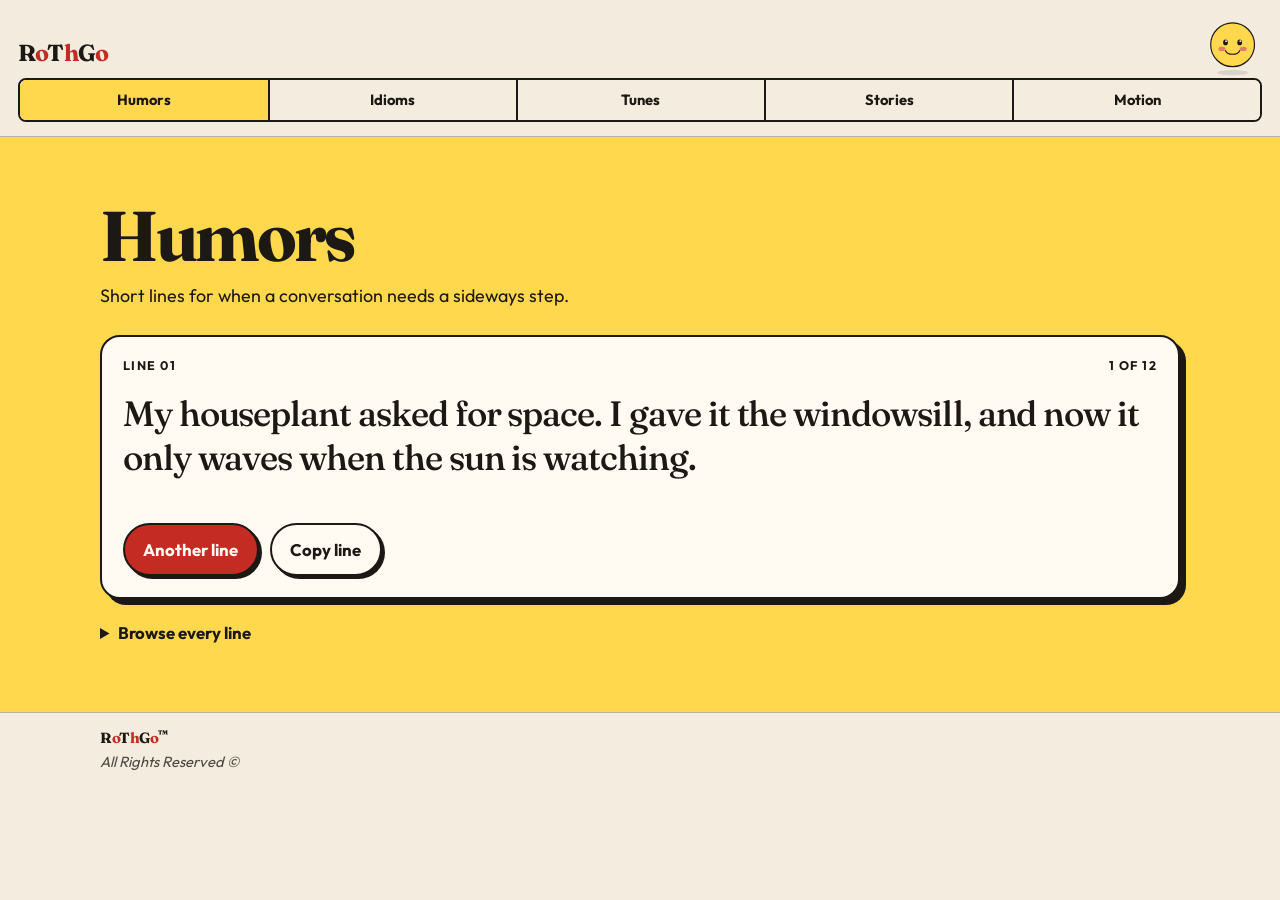
==== humors.html @ 43eca2cd "Turn the site into a home page with five linked sections. Co-authored-by: Cursor <cursoragent@cursor" ====
<!DOCTYPE html>
<html lang="en">
  <head>
    <meta charset="utf-8" />
    <meta name="viewport" content="width=device-width, initial-scale=1" />
    <meta name="theme-color" content="#f3ecdf" />
    <link rel="preconnect" href="https://fonts.googleapis.com" />
    <link rel="preconnect" href="https://fonts.gstatic.com" crossorigin />
    <link
      href="https://fonts.googleapis.com/css2?family=Fraunces:ital,opsz,wght@0,9..144,500;0,9..144,700;1,9..144,500;1,9..144,700&family=Outfit:wght@400;500;600;700&display=swap"
      rel="stylesheet"
    />
    <link rel="stylesheet" href="css/styles.css" />
    <link
      rel="icon"
      href="data:image/svg+xml,%3Csvg xmlns='http://www.w3.org/2000/svg' viewBox='0 0 64 64'%3E%3Ccircle cx='32' cy='32' r='28' fill='%23ffd84d' stroke='%231c1915' stroke-width='4'/%3E%3Ccircle cx='24' cy='28' r='3.2' fill='%231c1915'/%3E%3Ccircle cx='40' cy='28' r='3.2' fill='%231c1915'/%3E%3Cpath d='M22 38c4 8 16 8 20 0' fill='none' stroke='%231c1915' stroke-width='3' stroke-linecap='round'/%3E%3C/svg%3E"
    />
    <title>Humors — RoThGo</title>
    <meta name="description" content="Short humorous lines from RoThGo." />
  </head>
  <body>
    <a class="skip" href="#content">Skip to content</a>
    <header class="site-header">
      <div class="header-bar">
        <a class="brand" href="index.html">R<span>o</span>T<span>h</span>G<span>o</span></a>
        <div class="mascot-wrap">
          <div class="halo" aria-hidden="true"></div>
          <button class="mascot" id="mascot" type="button" aria-label="A round yellow mascot. Press for a remark.">
            <svg class="blob" viewBox="0 0 200 220" aria-hidden="true">
              <ellipse cx="100" cy="198" rx="52" ry="9" fill="#1c1915" opacity="0.12" />
              <g class="blob__body">
                <circle cx="100" cy="104" r="74" fill="#ffd84d" stroke="#1c1915" stroke-width="4" />
                <ellipse cx="64" cy="118" rx="12" ry="7" fill="#e07a72" />
                <ellipse cx="136" cy="118" rx="12" ry="7" fill="#e07a72" />
                <g class="blob__eyes">
                  <ellipse cx="76" cy="96" rx="8" ry="10" fill="#1c1915" />
                  <ellipse cx="124" cy="96" rx="8" ry="10" fill="#1c1915" />
                  <ellipse cx="78" cy="92" rx="3" ry="3" fill="#fffaf2" />
                  <ellipse cx="126" cy="92" rx="3" ry="3" fill="#fffaf2" />
                </g>
                <path d="M76 124c8 16 40 16 48 0" fill="none" stroke="#1c1915" stroke-width="4" stroke-linecap="round" />
              </g>
            </svg>
          </button>
          <p class="speech" id="speech" hidden></p>
        </div>
      </div>
      <nav class="tabs" aria-label="Sections">
        <a href="humors.html" aria-current="page">Humors</a>
        <a href="idioms.html">Idioms</a>
        <a href="tunes.html">Tunes</a>
        <a href="stories.html">Stories</a>
        <a href="motion.html">Motion</a>
      </nav>
    </header>
    <main>
      <section class="band band--sun" id="content">
        <div class="wrap">

          <h2>Humors</h2>
          <p class="lede">Short lines for when a conversation needs a sideways step.</p>

          <div class="lines-layout">
            <article class="card ticket">
              <div class="ticket__top">
                <p id="line-kicker">Line 01</p>
                <p id="line-count">1 of 12</p>
              </div>
              <p class="line-text" id="line-text" aria-live="polite">
                My houseplant asked for space. I gave it the windowsill, and now it only waves when the sun is watching.
              </p>
              <div class="row">
                <button class="btn btn--red" type="button" id="next-line">Another line</button>
                <button class="btn btn--ghost" type="button" id="copy-line">Copy line</button>
              </div>
            </article>
          </div>

          <details class="drawer">
            <summary>Browse every line</summary>
            <ol id="line-source">
              <li>My houseplant asked for space. I gave it the windowsill, and now it only waves when the sun is watching.</li>
              <li>I started a band called Free Snacks. We still have no fans, but rehearsals are very well attended.</li>
              <li>The stairs and I are in a long-term relationship. It is a lot of ups and downs, and neither of us will move out.</li>
              <li>I told my mirror to be honest. It has not been invited to another meeting.</li>
              <li>My calendar is optimistic. It keeps setting aside days as if I have that kind of inventory.</li>
              <li>I asked the toaster for a raise. It said the work was already popping.</li>
              <li>Parallel lines bought matching jackets. They still refuse to meet, but the photos look great.</li>
              <li>I left a note for Future Me. Present Me read it early and felt personally addressed.</li>
              <li>The fridge light and I only meet during a crisis. We keep it professional.</li>
              <li>I gave my umbrella a day off. It rained out of spite, which I respect.</li>
              <li>My socks entered the laundry as a pair and came out as a support group.</li>
              <li>I asked the clock for more time. It said I was already getting sixty minutes every hour.</li>
            </ol>
          </details>
        </div>
      </section>
    </main>
    <footer class="site-footer">
      <div class="wrap">
        <p class="brand brand--footer">R<span>o</span>T<span>h</span>G<span>o</span><sup class="tm">™</sup></p>
<p class="footer-legal">All Rights Reserved ©</p>
      </div>
    </footer>
    <script src="js/app.js"></script>
  </body>
</html>
---- css/styles.css ----
:root {
  --paper: #f3ecdf;
  --card: #fffaf2;
  --ink: #1c1915;
  --muted: #4e4942;
  --red: #c42b22;
  --blue: #2457e6;
  --yellow: #ffd84d;
  --green: #1e8c56;
  --violet: #6d4aff;
  --sky: #d9e6ff;
  --sun: #ffd84d;
  --shadow: 6px 6px 0 var(--ink);
  --serif: "Fraunces", "Iowan Old Style", Palatino, Georgia, serif;
  --sans: "Outfit", "Avenir Next", "Segoe UI", sans-serif;
}

*,
*::before,
*::after {
  box-sizing: border-box;
}

html {
  scroll-behavior: smooth;
  scroll-padding-top: 5.25rem;
}

body {
  margin: 0;
  background: var(--paper);
  color: var(--ink);
  font-family: var(--sans);
  font-size: 1.05rem;
  line-height: 1.5;
}

h1,
h2,
h3,
p {
  margin: 0;
}

button,
input {
  font: inherit;
  color: inherit;
}

a {
  color: inherit;
}

::selection {
  background: var(--yellow);
  color: var(--ink);
}

:focus-visible {
  outline: 3px solid var(--blue);
  outline-offset: 3px;
}

.skip {
  position: absolute;
  left: 1rem;
  top: -4rem;
  z-index: 40;
  background: var(--yellow);
  color: var(--ink);
  border: 2.5px solid var(--ink);
  border-radius: 999px;
  padding: 0.5rem 0.9rem;
  font-weight: 700;
  text-decoration: none;
}

.skip:focus {
  top: 0.8rem;
}

.wrap {
  width: min(1080px, calc(100% - 2rem));
  margin-inline: auto;
}

.home {
  --home-gap: 2.4rem;
  padding: var(--home-gap) 0 4.5rem;
}

.home-board {
  display: flex;
  flex-direction: column;
  gap: calc(var(--home-gap) + 6px);
  background: transparent;
  border: 0;
  border-radius: 0;
  box-shadow: none;
  overflow: visible;
}

.quote-box {
  display: flex;
  align-items: center;
  justify-content: center;
  min-height: 0;
  padding: 1.05rem 1.4rem;
  background: var(--card);
  border: 2.5px solid #5c5854;
  border-radius: 8px;
  box-shadow: 6px 6px 0 #5c5854;
  text-align: center;
}

.quote-box blockquote {
  margin: 0;
}

.quote-box p {
  max-width: 40rem;
  margin: 0;
  font-family: var(--serif);
  font-size: clamp(1.7rem, 3.6vw, 2.5rem);
  font-weight: 500;
  line-height: 1.22;
  letter-spacing: -0.03em;
  text-align: center;
}

.home-tabs {
  border: 2.5px solid var(--ink);
  border-radius: 8px;
  overflow: hidden;
  box-shadow: var(--shadow);
}

.home-tabs,
.tabs {
  display: grid;
  grid-template-columns: repeat(5, minmax(0, 1fr));
}

.home-tab,
.tabs a {
  display: flex;
  align-items: center;
  justify-content: center;
  min-height: 3.6rem;
  padding: 0.75rem 0.4rem;
  background: var(--paper);
  color: inherit;
  font-weight: 700;
  text-align: center;
  text-decoration: none;
}

.home-tab + .home-tab,
.tabs a + a {
  border-left: 2.5px solid var(--ink);
}

.home-tab:hover,
.tabs a:hover,
.home-tab:focus-visible,
.tabs a:focus-visible {
  background: var(--yellow);
  outline-offset: -4px;
}

.tabs a[aria-current="page"] {
  background: var(--yellow);
}

.site-header .tabs {
  width: 100%;
  border: 2.5px solid var(--ink);
  border-radius: 8px;
  overflow: hidden;
}

.site-header .tabs a {
  min-height: 2.5rem;
  padding: 0.4rem 0.3rem;
  font-size: 0.92rem;
}

.story-list {
  display: grid;
  gap: 1.2rem;
  margin-top: 1.6rem;
}

.story {
  padding: 1.3rem 1.4rem 1.5rem;
}

.story h3 {
  margin-bottom: 0.75rem;
  font-family: var(--serif);
  font-size: clamp(1.6rem, 3vw, 2.1rem);
  font-weight: 700;
  letter-spacing: -0.03em;
  line-height: 1.1;
}

.story p + p {
  margin-top: 0.75rem;
}

.site-header,
.site-footer {
  display: flex;
  align-items: center;
  justify-content: space-between;
  gap: 1rem;
  padding: 0.85rem 1.1rem;
}

.site-header {
  position: sticky;
  top: 0;
  z-index: 20;
  flex-direction: column;
  align-items: stretch;
  gap: 0.7rem;
  background: rgba(243, 236, 223, 0.94);
  border-bottom: 1px solid #b7b1a6;
  backdrop-filter: blur(10px);
}

.header-bar {
  display: flex;
  align-items: flex-end;
  justify-content: space-between;
  gap: 1rem;
}

.brand {
  font-family: var(--serif);
  font-weight: 700;
  font-size: 1.45rem;
  letter-spacing: -0.03em;
  text-decoration: none;
}

.header-bar .brand {
  margin-bottom: -0.164em;
}

.brand span {
  color: var(--red);
}

.nav {
  display: flex;
  flex-wrap: wrap;
  justify-content: flex-end;
  gap: 0.35rem 1rem;
}

.nav a {
  font-weight: 600;
  text-decoration: none;
}

.nav a:hover {
  text-decoration: underline;
  text-underline-offset: 0.18em;
}

.noscript {
  margin-top: 1rem;
  padding: 0.8rem 1rem;
  background: var(--card);
  border: 2.5px solid var(--ink);
  border-radius: 14px;
}

.hero {
  display: grid;
  grid-template-columns: 1.15fr 0.85fr;
  gap: 2rem;
  align-items: center;
  padding: 3.2rem 0 3.6rem;
}

.pill,
.kicker,
.ticket__top,
.stamp,
.index {
  font-weight: 700;
  letter-spacing: 0.12em;
  text-transform: uppercase;
}

.pill {
  display: inline-flex;
  border: 2px solid var(--ink);
  border-radius: 999px;
  background: var(--card);
  padding: 0.28rem 0.7rem;
  font-size: 0.78rem;
}

.wordmark {
  margin-top: 0.7rem;
  font-family: var(--serif);
  font-weight: 700;
  font-size: clamp(4.6rem, 13vw, 8.4rem);
  line-height: 0.82;
  letter-spacing: -0.05em;
}

.wordmark span {
  display: inline-block;
  animation: wave 3.2s ease-in-out infinite;
}

.wordmark span:nth-child(2) { animation-delay: 0.12s; color: var(--red); }
.wordmark span:nth-child(3) { animation-delay: 0.24s; }
.wordmark span:nth-child(4) { animation-delay: 0.36s; }
.wordmark span:nth-child(5) { animation-delay: 0.48s; }
.wordmark span:nth-child(6) { animation-delay: 0.6s; color: var(--red); }

.lede {
  max-width: 38rem;
  margin-top: 0.9rem;
  color: var(--muted);
  font-size: 1.12rem;
}

.row {
  display: flex;
  flex-wrap: wrap;
  gap: 0.7rem;
  margin-top: 1.2rem;
}

.btn {
  display: inline-flex;
  align-items: center;
  justify-content: center;
  border: 2.5px solid var(--ink);
  border-radius: 999px;
  background: var(--yellow);
  color: var(--ink);
  padding: 0.72rem 1.15rem;
  font-weight: 700;
  text-decoration: none;
  box-shadow: 3px 3px 0 var(--ink);
  cursor: pointer;
}

.btn:hover {
  transform: translate(-1px, -1px);
  box-shadow: 4px 4px 0 var(--ink);
}

.btn:active {
  transform: translate(2px, 2px);
  box-shadow: 0 0 0 var(--ink);
}

.btn:disabled {
  opacity: 0.45;
  cursor: not-allowed;
  transform: none;
  box-shadow: 3px 3px 0 var(--ink);
}

.btn--ghost {
  background: var(--card);
}

.btn--red {
  background: var(--red);
  color: #fffaf2;
}

.scrap {
  max-width: 36rem;
  margin-top: 1.3rem;
  padding-left: 0.8rem;
  border-left: 3px solid var(--red);
  color: var(--muted);
}

.mascot-wrap {
  --face-size: 3.7rem;
  position: relative;
  display: grid;
  place-items: center;
  width: var(--face-size);
  height: calc(var(--face-size) * 220 / 200);
  flex: none;
  margin-bottom: calc(var(--face-size) * -40 / 200);
}

.halo {
  position: absolute;
  width: 4.15rem;
  aspect-ratio: 1;
  border: 2.5px dashed var(--ink);
  border-radius: 50%;
  opacity: 0;
  animation: spin 22s linear infinite;
}

.mascot-wrap:has(.mascot.is-poked) .halo {
  opacity: 1;
}

.mascot {
  position: relative;
  z-index: 1;
  width: 100%;
  border: 0;
  padding: 0;
  background: transparent;
  cursor: pointer;
}

.mascot:focus,
.mascot:focus-visible {
  outline: none;
}

.blob {
  display: block;
  width: 100%;
  height: auto;
}

.blob__body {
  transform-origin: 100px 104px;
  animation: bob 2.8s ease-in-out infinite;
}

.blob__eyes {
  transform-box: fill-box;
  transform-origin: center;
  animation: blink 4.6s infinite;
}

.mascot.is-poked .blob__body {
  animation: squash 0.35s ease;
}

.speech {
  position: absolute;
  top: calc(100% + 0.15rem);
  right: 0;
  z-index: 3;
  width: min(220px, 68vw);
  transform: rotate(-2deg);
  margin: 0;
  padding: 0.7rem 0.85rem;
  background: var(--card);
  border: 2.5px solid var(--ink);
  border-radius: 16px;
  box-shadow: 4px 4px 0 var(--ink);
}

.speech[hidden] {
  display: none;
}

.band {
  padding: 4.2rem 0;
}

.band--sun {
  background: var(--sun);
}

.band--sun .lede,
.band--sky .lede {
  color: var(--ink);
}

.band--ink {
  background: var(--ink);
  color: var(--paper);
}

.band--ink .lede {
  color: #e7dccb;
}

.band--sky {
  background: var(--sky);
}

.index {
  margin-bottom: 0.35rem;
  color: var(--red);
  font-size: 0.82rem;
}

.band--ink .index {
  color: var(--yellow);
}

h2 {
  font-family: var(--serif);
  font-size: clamp(2.6rem, 6vw, 4.4rem);
  font-weight: 700;
  letter-spacing: -0.04em;
  line-height: 0.92;
}

.lines-layout {
  margin-top: 1.6rem;
}

.tour-lead {
  display: grid;
  grid-template-columns: minmax(0, 1fr) auto;
  align-items: end;
  column-gap: 2rem;
  margin-bottom: 2rem;
}

.tour-lead .kicker,
.tour-lead .tour {
  grid-column: 1;
}

.tour-lead .stamp {
  grid-column: 2;
  grid-row: 1 / span 2;
  align-self: center;
  margin-top: 0;
}

.jukebox {
  display: grid;
  grid-template-columns: 1.25fr 0.75fr;
  gap: 1.2rem;
  margin-top: 1.6rem;
  align-items: stretch;
}

.card {
  background: var(--card);
  border: 2.5px solid var(--ink);
  border-radius: 20px;
  box-shadow: var(--shadow);
}

.ticket,
.side-card {
  padding: 1.25rem 1.3rem 1.35rem;
}

.ticket {
  display: flex;
  flex-direction: column;
  gap: 1rem;
}

.ticket__top {
  display: flex;
  justify-content: space-between;
  gap: 1rem;
  font-size: 0.78rem;
}

.line-text {
  min-height: 7.2rem;
  font-family: var(--serif);
  font-size: clamp(1.55rem, 3vw, 2.2rem);
  font-weight: 500;
  line-height: 1.25;
  letter-spacing: -0.03em;
  transition: opacity 0.16s ease, transform 0.16s ease;
}

.line-text.is-out {
  opacity: 0;
  transform: translateY(8px);
}

.ticket .row,
.side-card .kicker {
  margin-top: 0;
}

.kicker {
  margin-bottom: 0.45rem;
  font-size: 0.75rem;
}

.tour {
  margin: 0.2rem 0 0;
  padding-left: 1.15rem;
}

.tour li + li {
  margin-top: 0.45rem;
}

.stamp {
  display: inline-block;
  margin-top: 1.1rem;
  padding: 0.35rem 0.5rem;
  color: var(--red);
  border: 2px solid var(--red);
  border-radius: 6px;
  font-size: 0.75rem;
  transform: rotate(-6deg);
}

.drawer {
  margin-top: 1.3rem;
}

.drawer summary {
  cursor: pointer;
  font-weight: 700;
}

.drawer ol {
  margin: 0.8rem 0 0;
  padding-left: 1.3rem;
}

.drawer li + li {
  margin-top: 0.55rem;
}

.idiom-grid {
  display: grid;
  grid-template-columns: repeat(auto-fit, minmax(min(100%, 240px), 1fr));
  gap: 1.15rem;
  margin-top: 1.6rem;
}

.idiom {
  border: 0;
  padding: 0;
  background: transparent;
  color: inherit;
  text-align: left;
  cursor: pointer;
  perspective: 1100px;
}

.idiom__inner {
  display: grid;
  transform: rotateY(0);
  transform-style: preserve-3d;
  transition: transform 0.55s cubic-bezier(0.2, 0.7, 0.2, 1);
}

.idiom.is-flipped .idiom__inner {
  transform: rotateY(180deg);
}

.idiom__face {
  grid-area: 1 / 1;
  display: flex;
  flex-direction: column;
  min-height: 292px;
  padding: 1.05rem 1.1rem 1.1rem;
  background: var(--card);
  border: 2.5px solid var(--ink);
  border-radius: 18px;
  box-shadow: var(--shadow);
  backface-visibility: hidden;
  -webkit-backface-visibility: hidden;
}

.idiom__face--back {
  transform: rotateY(180deg);
  background: var(--ink);
  color: var(--paper);
  box-shadow: 6px 6px 0 var(--yellow);
}

.idiom h3,
.meaning,
.now-playing,
.brand--footer {
  font-family: var(--serif);
  font-weight: 500;
  letter-spacing: -0.03em;
}

.idiom h3 {
  font-size: 1.65rem;
  line-height: 1.05;
}

.idiom__art svg {
  display: block;
  width: 100%;
  height: 96px;
  margin-top: 0.35rem;
}

.meaning {
  font-size: 1.35rem;
  line-height: 1.25;
}

.example {
  margin-top: 0.75rem;
  color: #e7dccb;
}

.hint {
  margin-top: auto;
  padding-top: 0.8rem;
  font-size: 0.82rem;
  font-weight: 700;
  letter-spacing: 0.06em;
  text-transform: uppercase;
}

.idiom__face--back .kicker,
.idiom__face--back .hint {
  color: var(--yellow);
}

.jukebox {
  grid-template-columns: 1fr 1fr;
}

.tune-list {
  display: grid;
  gap: 0.7rem;
}

.tune {
  width: 100%;
  padding: 0.85rem 0.95rem;
  text-align: left;
  background: transparent;
  color: var(--paper);
  border: 2px solid rgba(243, 236, 223, 0.4);
  border-radius: 16px;
  cursor: pointer;
}

.tune strong,
.tune span {
  display: block;
}

.tune span {
  margin-top: 0.15rem;
  color: #d9d0c3;
  font-size: 0.95rem;
}

.tune:hover {
  border-color: var(--yellow);
}

.tune[aria-pressed="true"] {
  background: var(--yellow);
  color: var(--ink);
  border-color: var(--yellow);
}

.tune[aria-pressed="true"] span {
  color: var(--ink);
}

.stage {
  position: relative;
  display: flex;
  flex-direction: column;
  justify-content: space-between;
  gap: 1rem;
  min-height: 320px;
  padding: 1.1rem 1.15rem 1rem;
  border: 2px solid rgba(243, 236, 223, 0.4);
  border-radius: 20px;
  overflow: hidden;
}

.stage__top {
  position: relative;
  z-index: 1;
}

.band--ink .kicker {
  color: var(--yellow);
}

.now-playing {
  max-width: 18rem;
  padding-right: 4.2rem;
  font-size: clamp(1.8rem, 3vw, 2.4rem);
  line-height: 1.05;
}

.notes {
  position: absolute;
  top: 0;
  right: 0;
  display: flex;
  gap: 0.4rem;
  color: var(--yellow);
  font-size: 1.4rem;
  opacity: 0;
}

.stage.is-playing .notes {
  opacity: 1;
}

.notes span {
  display: inline-block;
  animation: float-note 1.6s ease-in-out infinite;
}

.notes span:nth-child(2) { animation-delay: 0.2s; }
.notes span:nth-child(3) { animation-delay: 0.45s; }

.bars {
  display: flex;
  align-items: flex-end;
  gap: 6px;
  height: 120px;
}

.bars i {
  display: block;
  flex: 1;
  height: 8%;
  border-radius: 7px 7px 2px 2px;
  background: var(--yellow);
}

.bars i:nth-child(3n + 1) { background: #ffb4a8; }
.bars i:nth-child(3n + 2) { background: var(--card); }

.stage__controls {
  display: flex;
  flex-wrap: wrap;
  align-items: center;
  gap: 0.8rem 1rem;
}

.volume {
  display: flex;
  align-items: center;
  gap: 0.55rem;
  font-size: 0.92rem;
  font-weight: 600;
}

.volume input {
  width: 130px;
  accent-color: var(--yellow);
}

.dish {
  height: 420px;
  margin-top: 1.5rem;
  overflow: hidden;
  background: var(--ink);
  border: 2.5px solid var(--ink);
  border-radius: 22px;
  box-shadow: var(--shadow), inset 0 0 0 4px var(--yellow);
}

.dish canvas {
  display: block;
  width: 100%;
  height: 100%;
  cursor: crosshair;
  touch-action: none;
}

.status {
  min-height: 1.5rem;
  margin-top: 0.8rem;
  color: var(--muted);
}

.site-footer {
  display: block;
  border-top: 1px solid #b7b1a6;
  padding: 1.1rem 0 1.6rem;
}

.footer__grid {
  display: flex;
  justify-content: space-between;
  gap: 1.5rem;
  align-items: end;
}

.brand--footer {
  margin-bottom: 0.05rem;
  font-size: 0.92rem;
  font-weight: 700;
  line-height: 1;
}

.brand--footer .tm {
  font-size: 0.65em;
  line-height: 0;
}

.footer-legal {
  margin-top: 0.35rem;
  color: var(--muted);
  font-size: 0.92rem;
  font-style: italic;
}

.footer__grid p:last-child {
  max-width: 28rem;
  color: var(--muted);
}

@keyframes wave {
  0%,
  70%,
  100% { transform: translateY(0); }
  35% { transform: translateY(-8px); }
}

@keyframes bob {
  0%,
  100% { transform: translateY(0); }
  50% { transform: translateY(-10px); }
}

@keyframes blink {
  0%,
  42%,
  48%,
  100% { transform: scaleY(1); }
  45% { transform: scaleY(0.12); }
}

@keyframes spin {
  to { transform: rotate(360deg); }
}

@keyframes squash {
  0% { transform: scale(1, 1); }
  40% { transform: scale(1.08, 0.9); }
  100% { transform: scale(1, 1); }
}

@keyframes float-note {
  0%,
  100% { transform: translateY(0); }
  50% { transform: translateY(-8px); }
}

@media (max-width: 800px) {
  .hero,
  .jukebox,
  .footer__grid {
    grid-template-columns: 1fr;
    display: grid;
  }

  .tour-lead {
    grid-template-columns: 1fr;
  }

  .tour-lead .stamp {
    grid-column: 1;
    grid-row: auto;
    justify-self: start;
    margin-top: 1.1rem;
  }

  .site-header {
    align-items: stretch;
    flex-direction: column;
  }

  .site-header .tabs,
  .site-footer .tabs {
    width: 100%;
    max-width: none;
  }

  .nav {
    justify-content: flex-start;
  }

  html {
    scroll-padding-top: 7.5rem;
  }

  .hero {
    padding-top: 2rem;
  }

  .mascot-wrap {
    --face-size: 3.3rem;
  }

  .halo {
    width: 3.7rem;
  }

  .dish {
    height: 320px;
  }

  .line-text {
    min-height: 0;
  }
}

@media (max-width: 480px) {
  .home-tabs,
  .tabs {
    grid-template-columns: 1fr;
  }

  .home-tab + .home-tab,
  .tabs a + a {
    border-left: 0;
    border-top: 2.5px solid var(--ink);
  }
}

@media (prefers-reduced-motion: reduce) {
  html { scroll-behavior: auto; }

  *,
  *::before,
  *::after {
    animation: none !important;
    transition: none !important;
  }
}
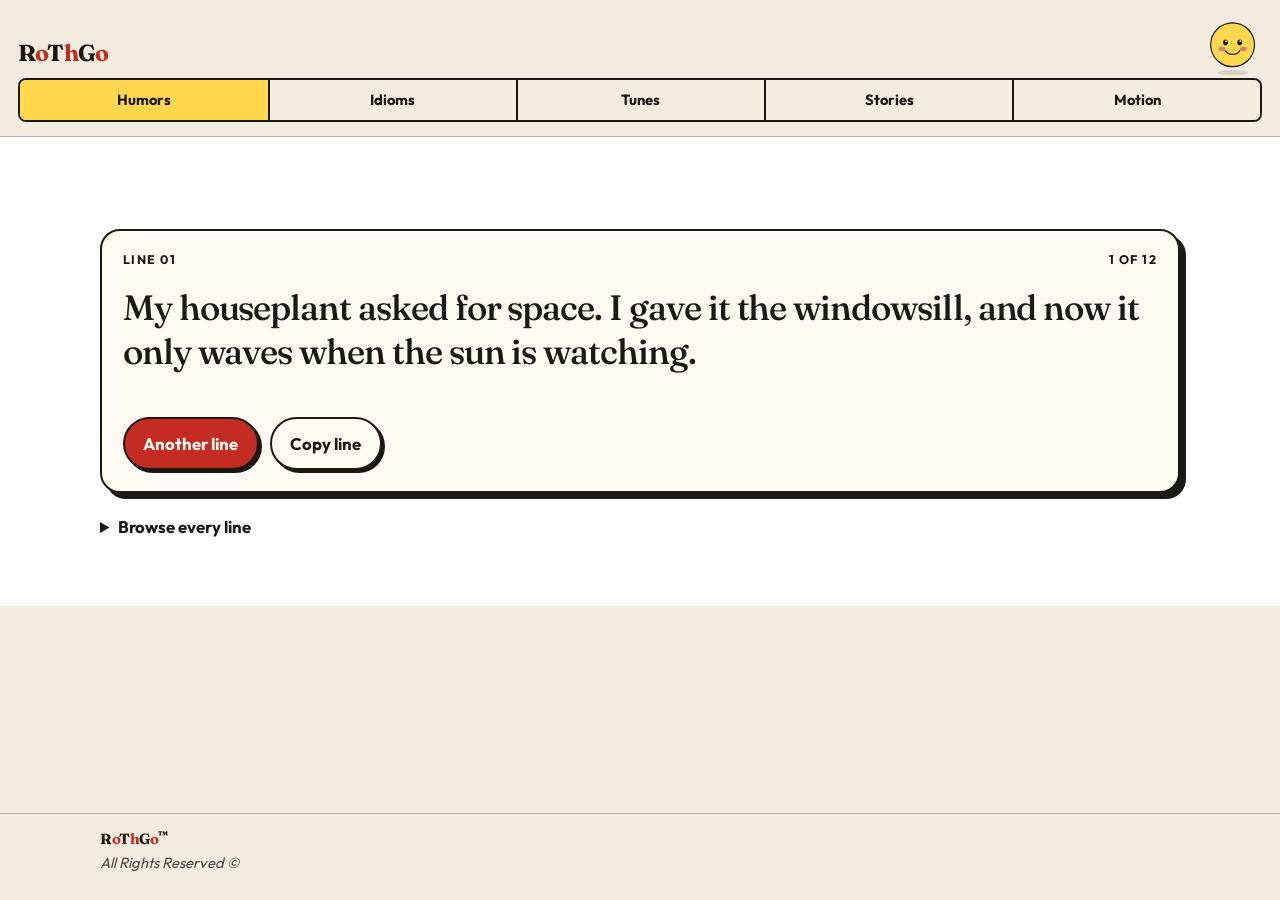
==== commit 238bf3d7: "Give Humors a white background and drop the heading above the lines. Co-authored-by: Cursor <cursora" ====
--- a/humors.html
+++ b/humors.html
@@ -56,10 +56,6 @@
     <main>
       <section class="band band--sun" id="content">
         <div class="wrap">
-
-          <h2>Humors</h2>
-          <p class="lede">Short lines for when a conversation needs a sideways step.</p>
-
           <div class="lines-layout">
             <article class="card ticket">
               <div class="ticket__top">
--- a/css/styles.css
+++ b/css/styles.css
@@ -28,6 +28,10 @@
 
 body {
   margin: 0;
+  min-height: 100vh;
+  min-height: 100dvh;
+  display: flex;
+  flex-direction: column;
   background: var(--paper);
   color: var(--ink);
   font-family: var(--sans);
@@ -85,15 +89,26 @@
   margin-inline: auto;
 }
 
+main {
+  flex: 1;
+  display: flex;
+  flex-direction: column;
+}
+
 .home {
   --home-gap: 2.4rem;
-  padding: var(--home-gap) 0 4.5rem;
+  flex: 1;
+  display: flex;
+  flex-direction: column;
+  justify-content: center;
+  padding: var(--home-gap) 0;
 }
 
 .home-board {
   display: flex;
   flex-direction: column;
   gap: calc(var(--home-gap) + 6px);
+  transform: translateY(-2.75rem);
   background: transparent;
   border: 0;
   border-radius: 0;
@@ -196,10 +211,9 @@
   padding: 1.3rem 1.4rem 1.5rem;
 }
 
-.story h3 {
-  margin-bottom: 0.75rem;
+.story-title {
   font-family: var(--serif);
-  font-size: clamp(1.6rem, 3vw, 2.1rem);
+  font-size: 1.25em;
   font-weight: 700;
   letter-spacing: -0.03em;
   line-height: 1.1;
@@ -473,7 +487,7 @@
 }
 
 .band--sun {
-  background: var(--sun);
+  background: #fff;
 }
 
 .band--sun .lede,
@@ -645,8 +659,19 @@
   background: transparent;
   color: inherit;
   text-align: left;
-  cursor: pointer;
   perspective: 1100px;
+}
+
+.idiom--snug {
+  container-type: inline-size;
+}
+
+@container (max-width: 280px) {
+  .idiom--snug .example {
+    margin-top: 0.4rem;
+    font-size: 0.98rem;
+    line-height: 1.28;
+  }
 }
 
 .idiom__inner {
@@ -721,8 +746,57 @@
   text-transform: uppercase;
 }
 
+.idiom__langs {
+  display: flex;
+  flex-direction: column;
+  align-items: flex-start;
+  gap: 0.35rem;
+  margin-top: auto;
+  padding-top: 0.8rem;
+}
+
+.idiom__lang,
+.idiom__back {
+  padding: 0;
+  border: 0;
+  background: none;
+  color: inherit;
+  font: inherit;
+  font-size: 0.92rem;
+  font-weight: 700;
+  line-height: 1.3;
+  text-align: left;
+  text-decoration: underline;
+  text-underline-offset: 0.18em;
+  cursor: pointer;
+}
+
+.idiom__back {
+  margin-top: auto;
+  padding-top: 0.8rem;
+  font-size: 0.82rem;
+  letter-spacing: 0.06em;
+  text-transform: uppercase;
+}
+
+.idiom__panel {
+  display: flex;
+  flex-direction: column;
+  flex: 1;
+}
+
+.idiom__panel[hidden] {
+  display: none;
+}
+
+.idiom__panel[lang="zh"] .meaning,
+.idiom__panel[lang="zh"] .example {
+  font-family: "PingFang SC", "Hiragino Sans GB", "Noto Sans SC", "Microsoft YaHei", sans-serif;
+  letter-spacing: 0;
+}
+
 .idiom__face--back .kicker,
-.idiom__face--back .hint {
+.idiom__face--back .idiom__back {
   color: var(--yellow);
 }
 
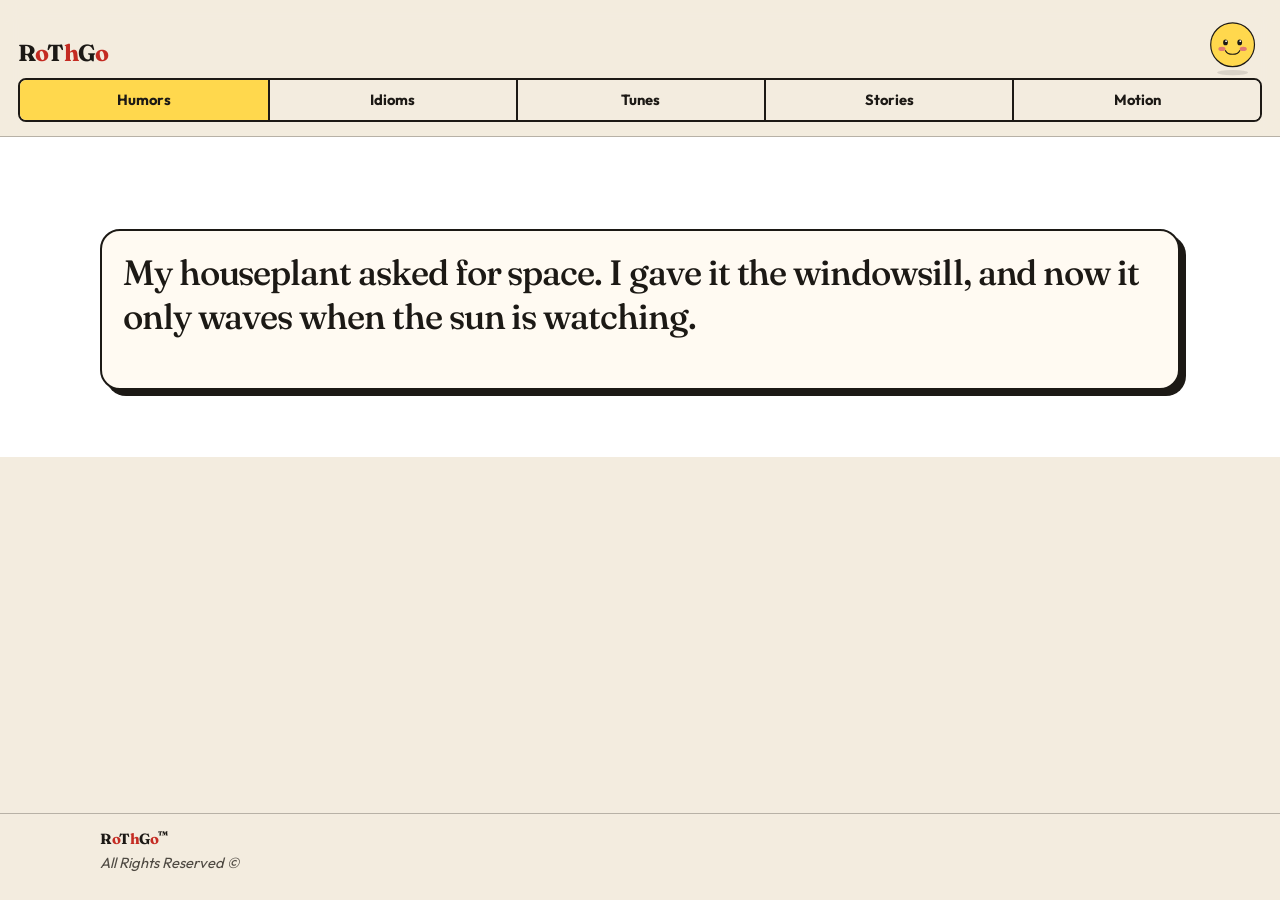
==== commit a0bd8f98: "Leave Humors with only the first joke. Co-authored-by: Cursor <cursoragent@cursor.com>" ====
--- a/humors.html
+++ b/humors.html
@@ -58,37 +58,11 @@
         <div class="wrap">
           <div class="lines-layout">
             <article class="card ticket">
-              <div class="ticket__top">
-                <p id="line-kicker">Line 01</p>
-                <p id="line-count">1 of 12</p>
-              </div>
-              <p class="line-text" id="line-text" aria-live="polite">
+              <p class="line-text">
                 My houseplant asked for space. I gave it the windowsill, and now it only waves when the sun is watching.
               </p>
-              <div class="row">
-                <button class="btn btn--red" type="button" id="next-line">Another line</button>
-                <button class="btn btn--ghost" type="button" id="copy-line">Copy line</button>
-              </div>
             </article>
           </div>
-
-          <details class="drawer">
-            <summary>Browse every line</summary>
-            <ol id="line-source">
-              <li>My houseplant asked for space. I gave it the windowsill, and now it only waves when the sun is watching.</li>
-              <li>I started a band called Free Snacks. We still have no fans, but rehearsals are very well attended.</li>
-              <li>The stairs and I are in a long-term relationship. It is a lot of ups and downs, and neither of us will move out.</li>
-              <li>I told my mirror to be honest. It has not been invited to another meeting.</li>
-              <li>My calendar is optimistic. It keeps setting aside days as if I have that kind of inventory.</li>
-              <li>I asked the toaster for a raise. It said the work was already popping.</li>
-              <li>Parallel lines bought matching jackets. They still refuse to meet, but the photos look great.</li>
-              <li>I left a note for Future Me. Present Me read it early and felt personally addressed.</li>
-              <li>The fridge light and I only meet during a crisis. We keep it professional.</li>
-              <li>I gave my umbrella a day off. It rained out of spite, which I respect.</li>
-              <li>My socks entered the laundry as a pair and came out as a support group.</li>
-              <li>I asked the clock for more time. It said I was already getting sixty minutes every hour.</li>
-            </ol>
-          </details>
         </div>
       </section>
     </main>
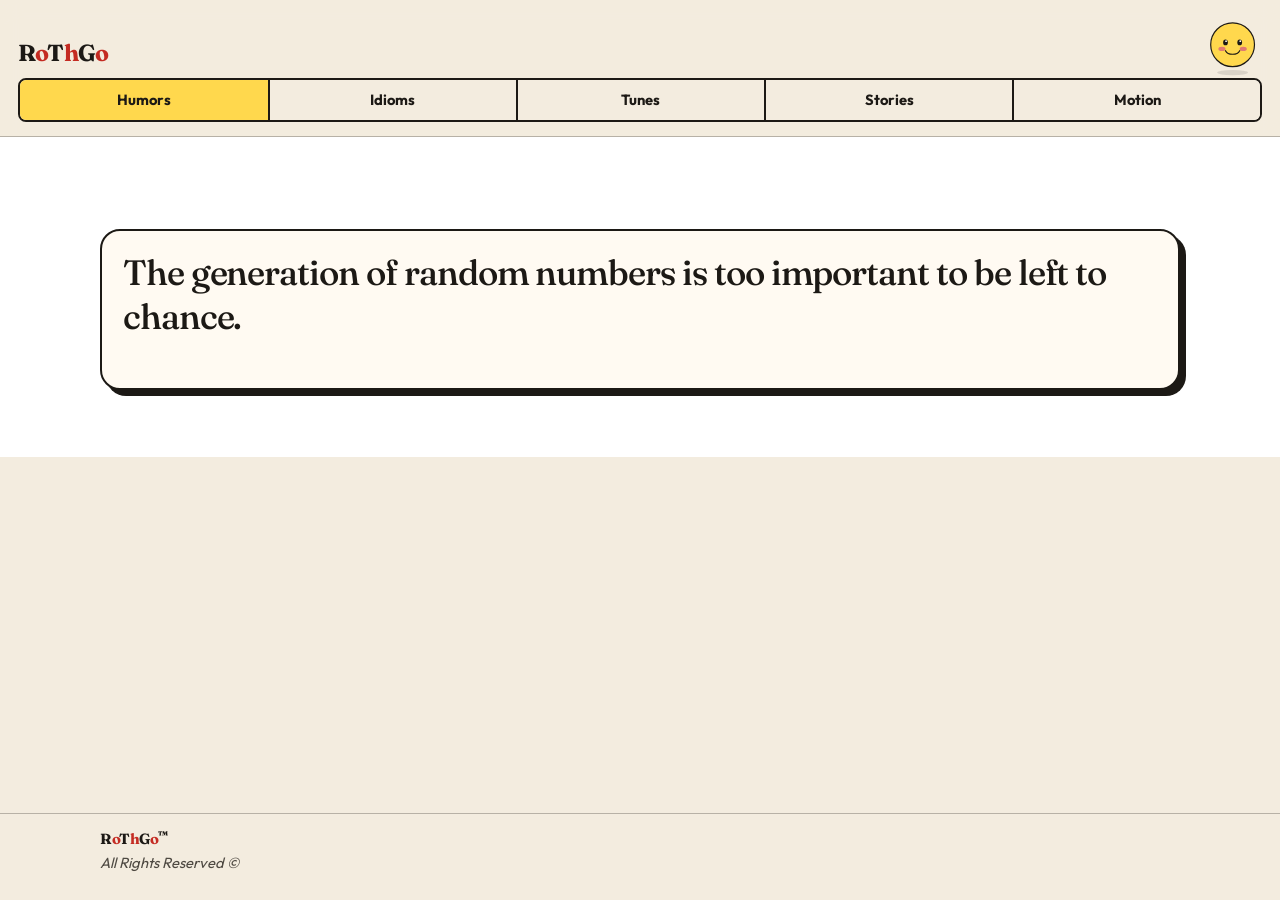
==== commit cdb1d622: "Replace the Humors line with the random-numbers sentence. Co-authored-by: Cursor <cursoragent@cursor" ====
--- a/humors.html
+++ b/humors.html
@@ -59,7 +59,7 @@
           <div class="lines-layout">
             <article class="card ticket">
               <p class="line-text">
-                My houseplant asked for space. I gave it the windowsill, and now it only waves when the sun is watching.
+                The generation of random numbers is too important to be left to chance.
               </p>
             </article>
           </div>
--- a/css/styles.css
+++ b/css/styles.css
@@ -554,7 +554,6 @@
   display: grid;
   grid-template-columns: 1.25fr 0.75fr;
   gap: 1.2rem;
-  margin-top: 1.6rem;
   align-items: stretch;
 }
 
@@ -648,9 +647,8 @@
 
 .idiom-grid {
   display: grid;
-  grid-template-columns: repeat(auto-fit, minmax(min(100%, 240px), 1fr));
-  gap: 1.15rem;
-  margin-top: 1.6rem;
+  grid-template-columns: repeat(4, minmax(0, 1fr));
+  gap: 0.75rem;
 }
 
 .idiom {
@@ -660,10 +658,8 @@
   color: inherit;
   text-align: left;
   perspective: 1100px;
-}
-
-.idiom--snug {
   container-type: inline-size;
+  height: 100%;
 }
 
 @container (max-width: 280px) {
@@ -676,6 +672,8 @@
 
 .idiom__inner {
   display: grid;
+  height: 100%;
+  position: relative;
   transform: rotateY(0);
   transform-style: preserve-3d;
   transition: transform 0.55s cubic-bezier(0.2, 0.7, 0.2, 1);
@@ -689,8 +687,8 @@
   grid-area: 1 / 1;
   display: flex;
   flex-direction: column;
-  min-height: 292px;
-  padding: 1.05rem 1.1rem 1.1rem;
+  min-height: 0;
+  padding: 0.75rem 0.8rem 0.8rem;
   background: var(--card);
   border: 2.5px solid var(--ink);
   border-radius: 18px;
@@ -700,10 +698,24 @@
 }
 
 .idiom__face--back {
+  position: absolute;
+  inset: 0;
   transform: rotateY(180deg);
+  overflow: hidden;
   background: var(--ink);
   color: var(--paper);
   box-shadow: 6px 6px 0 var(--yellow);
+}
+
+.idiom.is-flipped .idiom__face--front {
+  position: absolute;
+  inset: 0;
+}
+
+.idiom.is-flipped .idiom__face--back {
+  position: relative;
+  inset: auto;
+  overflow: visible;
 }
 
 .idiom h3,
@@ -716,20 +728,20 @@
 }
 
 .idiom h3 {
-  font-size: 1.65rem;
-  line-height: 1.05;
-}
-
-.idiom__art svg {
-  display: block;
-  width: 100%;
-  height: 96px;
-  margin-top: 0.35rem;
+  font-size: 1.15rem;
+  line-height: 1.15;
+  min-height: 2.3em;
+}
+
+@container (max-width: 210px) {
+  .idiom h3 {
+    min-height: 3.45em;
+  }
 }
 
 .meaning {
-  font-size: 1.35rem;
-  line-height: 1.25;
+  font-size: 1.05rem;
+  line-height: 1.3;
 }
 
 .example {
@@ -937,7 +949,6 @@
 
 .dish {
   height: 420px;
-  margin-top: 1.5rem;
   overflow: hidden;
   background: var(--ink);
   border: 2.5px solid var(--ink);
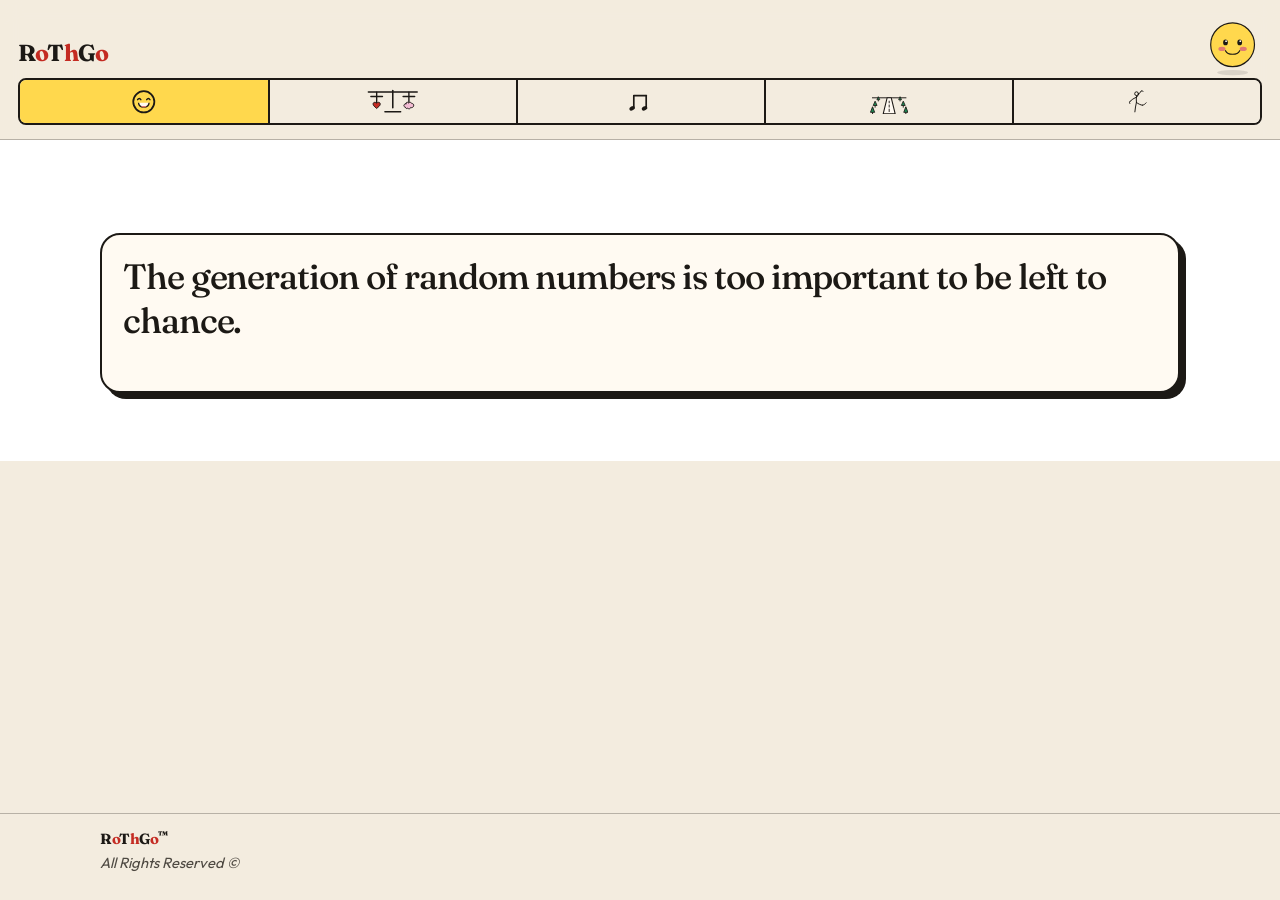
==== commit 46afda72: "Replace the section tab labels with small icons. Co-authored-by: Cursor <cursoragent@cursor.com>" ====
--- a/humors.html
+++ b/humors.html
@@ -46,11 +46,11 @@
         </div>
       </div>
       <nav class="tabs" aria-label="Sections">
-        <a href="humors.html" aria-current="page">Humors</a>
-        <a href="idioms.html">Idioms</a>
-        <a href="tunes.html">Tunes</a>
-        <a href="stories.html">Stories</a>
-        <a href="motion.html">Motion</a>
+        <a href="humors.html" aria-current="page" aria-label="Humors"><svg class="tab-face" viewBox="0 0 32 32" aria-hidden="true"><circle cx="16" cy="16" r="13.2" fill="#ffd84d" stroke="#1c1915" stroke-width="2.2"/><path d="M8.2 13.4c1.3-2.1 3.1-2.1 4.2 0" fill="none" stroke="#1c1915" stroke-width="1.7" stroke-linecap="round"/><path d="M19.6 13.4c1.3-2.1 3.1-2.1 4.2 0" fill="none" stroke="#1c1915" stroke-width="1.7" stroke-linecap="round"/><path d="M9.4 17.2c.4 7.2 12.8 7.2 13.2 0" fill="#fffaf2" stroke="#1c1915" stroke-width="1.7" stroke-linejoin="round"/><path d="M12.6 21.4c1.1 2.4 5.7 2.4 6.8 0" fill="#e07a72"/></svg></a>
+        <a href="idioms.html" aria-label="Idioms"><svg class="tab-face tab-face--scale" viewBox="0 0 56 33" aria-hidden="true"><path d="M28 4.8v18.7" fill="none" stroke="#1c1915" stroke-width="1.7" stroke-linecap="round"/><path d="M19.5 28h17" fill="none" stroke="#1c1915" stroke-width="1.7" stroke-linecap="round"/><path d="M1.5 6.6h53" fill="none" stroke="#1c1915" stroke-width="1.7" stroke-linecap="round"/><path d="M10.5 6.6v12" fill="none" stroke="#1c1915" stroke-width="1.5" stroke-linecap="round"/><path d="M45.5 6.6v13.6" fill="none" stroke="#1c1915" stroke-width="1.5" stroke-linecap="round"/><path d="M4.2 11.4h12.6M39.2 11.4h12.6" fill="none" stroke="#1c1915" stroke-width="1.5" stroke-linecap="round"/><path d="M10.5 18.6c-2.5-2.3-5.6.2-2.8 3.3L10.5 24.4l2.8-2.5c2.8-3.1-.3-5.6-2.8-3.3z" fill="#c42b22" stroke="#1c1915" stroke-width="1" stroke-linejoin="round"/><path d="M42.05 19.5c.1-1.7 1.9-2.6 3.2-1 .9-1.3 3-.9 3.4.6 1.5-.2 2.6 1.2 2 2.5-.3 1.6-2 2.3-3.2 1.7-.2 1.4-2 2.1-3.2.8-1.1.9-2.6.1-2.6-1.2-1 .1-1.9-1.1-1.5-2.1.4-1.3 1.6-1.7 2.6-1.5z" fill="#f4bdd4" stroke="#1c1915" stroke-width="1" stroke-linejoin="round"/></svg></a>
+        <a href="tunes.html" aria-label="Tunes"><svg class="tab-face" viewBox="0 0 34 32" aria-hidden="true"><path d="M8.5 23.2V8.2H24" fill="none" stroke="#1c1915" stroke-width="2.1" stroke-linecap="round" stroke-linejoin="round"/><path d="M24 8.2v15" fill="none" stroke="#1c1915" stroke-width="2.1" stroke-linecap="round"/><ellipse cx="6.4" cy="24.2" rx="3.7" ry="2.5" transform="rotate(-28 6.4 24.2)" fill="#1c1915"/><ellipse cx="22" cy="24.2" rx="3.7" ry="2.5" transform="rotate(-28 22 24.2)" fill="#1c1915"/></svg></a>
+        <a href="stories.html" aria-label="Stories"><svg class="tab-face" viewBox="0 0 48 32" aria-hidden="true"><path d="M3 11h42" fill="none" stroke="#1c1915" stroke-width="1.2" stroke-linecap="round"/><path d="M16.5 31 21.4 11h5.2L31.5 31Z" fill="#fffaf2" stroke="#1c1915" stroke-width="1.35" stroke-linejoin="round"/><path d="M24 15.2v2.1M24 20v2.6M24 25.2v3" fill="none" stroke="#1c1915" stroke-width="1.15" stroke-linecap="round"/><path d="M10.4 13.4V15" fill="none" stroke="#1c1915" stroke-width="1.1" stroke-linecap="round"/><path d="M8.6 13.4 10.4 9.6 12.2 13.4Z" fill="#1e8c56" stroke="#1c1915" stroke-width="1" stroke-linejoin="round"/><path d="M37.6 13.4V15" fill="none" stroke="#1c1915" stroke-width="1.1" stroke-linecap="round"/><path d="M35.8 13.4 37.6 9.6 39.4 13.4Z" fill="#1e8c56" stroke="#1c1915" stroke-width="1" stroke-linejoin="round"/><path d="M6.4 20.6V22.8" fill="none" stroke="#1c1915" stroke-width="1.15" stroke-linecap="round"/><path d="M4 20.6 6.4 15.2 8.8 20.6Z" fill="#1e8c56" stroke="#1c1915" stroke-width="1.05" stroke-linejoin="round"/><path d="M41.6 20.6V22.8" fill="none" stroke="#1c1915" stroke-width="1.15" stroke-linecap="round"/><path d="M39.2 20.6 41.6 15.2 44 20.6Z" fill="#1e8c56" stroke="#1c1915" stroke-width="1.05" stroke-linejoin="round"/><path d="M3.2 29.2V31.2" fill="none" stroke="#1c1915" stroke-width="1.2" stroke-linecap="round"/><path d="M.6 29.2 3.2 22.2 5.8 29.2Z" fill="#1e8c56" stroke="#1c1915" stroke-width="1.1" stroke-linejoin="round"/><path d="M44.8 29.2V31.2" fill="none" stroke="#1c1915" stroke-width="1.2" stroke-linecap="round"/><path d="M42.2 29.2 44.8 22.2 47.4 29.2Z" fill="#1e8c56" stroke="#1c1915" stroke-width="1.1" stroke-linejoin="round"/></svg></a>
+        <a href="motion.html" aria-label="Motion"><svg class="tab-face" viewBox="3 0 26 30" aria-hidden="true"><g fill="none" stroke="#1c1915" stroke-width="1.15" stroke-linecap="round" stroke-linejoin="round"><circle cx="15.4" cy="5.5" r="2.2"/><path d="M15.5 7.7C15.1 10.4 14.8 13 15.2 15.8"/><path d="M15.7 9.2C17.8 6.4 19.6 4 20.8 2.4"/><path d="M20.8 2.4C21.6 1.8 22.6 2.1 23.1 2.9"/><path d="M15 9.6C12.2 10.8 9.6 12.6 7.6 14.6"/><path d="M7.6 14.6C6.8 15.4 6.8 16.6 7.6 17.2"/><path d="M15.2 15.8C14.4 19.2 13.8 22.8 13.4 26.8"/><path d="M15.2 15.8C17.8 17.6 20.2 18.8 22.2 19"/><path d="M22.2 19C24 18.8 25.6 17.6 26.6 16.2"/></g></svg></a>
       </nav>
     </header>
     <main>
--- a/css/styles.css
+++ b/css/styles.css
@@ -188,6 +188,16 @@
   background: var(--yellow);
 }
 
+.tab-face {
+  display: block;
+  width: auto;
+  height: 1.6rem;
+}
+
+.tab-face--scale {
+  height: 1.9rem;
+}
+
 .site-header .tabs {
   width: 100%;
   border: 2.5px solid var(--ink);
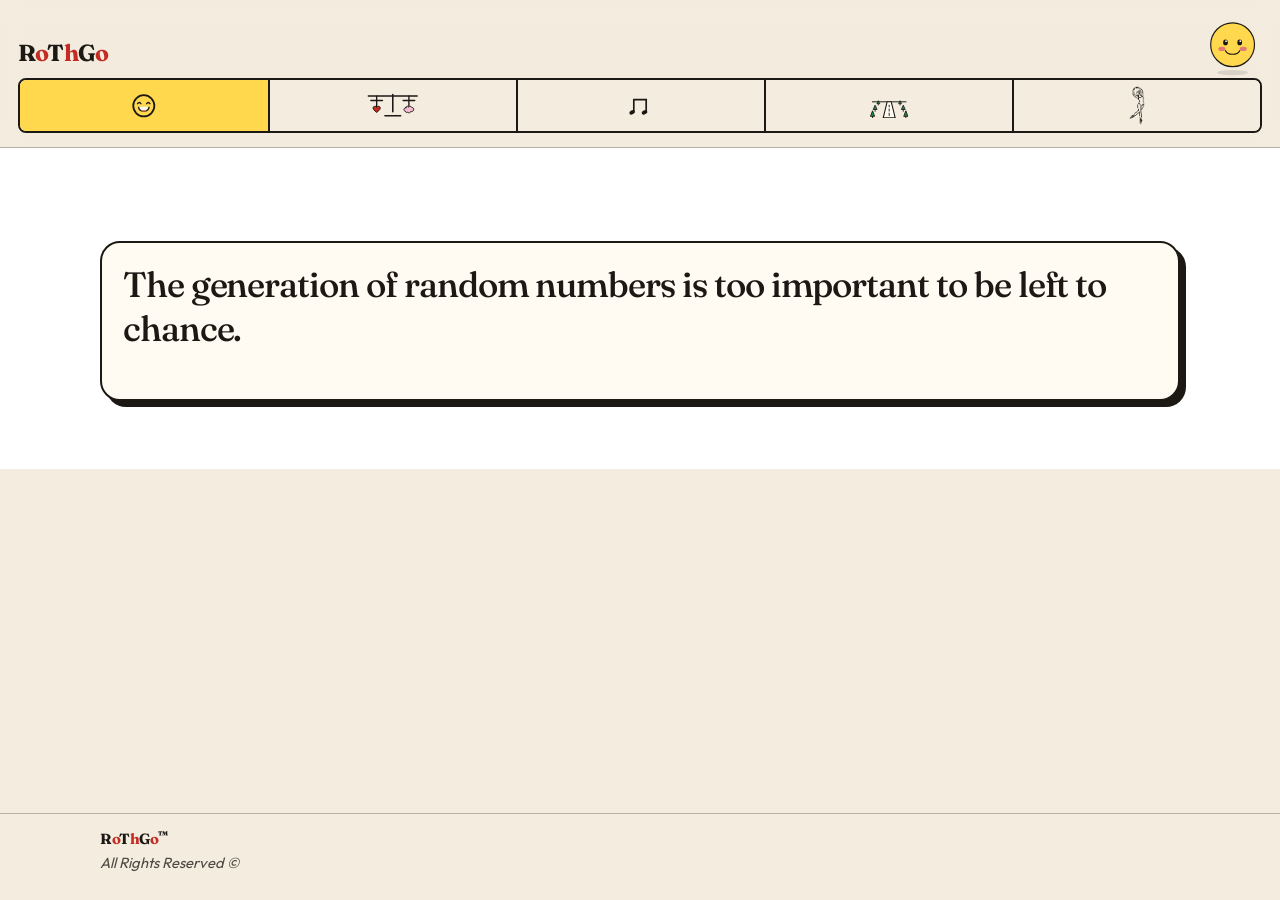
==== commit 399b7c8e: "Use the ballet drawing for the Motion tab. Co-authored-by: Cursor <cursoragent@cursor.com>" ====
--- a/humors.html
+++ b/humors.html
@@ -50,7 +50,7 @@
         <a href="idioms.html" aria-label="Idioms"><svg class="tab-face tab-face--scale" viewBox="0 0 56 33" aria-hidden="true"><path d="M28 4.8v18.7" fill="none" stroke="#1c1915" stroke-width="1.7" stroke-linecap="round"/><path d="M19.5 28h17" fill="none" stroke="#1c1915" stroke-width="1.7" stroke-linecap="round"/><path d="M1.5 6.6h53" fill="none" stroke="#1c1915" stroke-width="1.7" stroke-linecap="round"/><path d="M10.5 6.6v12" fill="none" stroke="#1c1915" stroke-width="1.5" stroke-linecap="round"/><path d="M45.5 6.6v13.6" fill="none" stroke="#1c1915" stroke-width="1.5" stroke-linecap="round"/><path d="M4.2 11.4h12.6M39.2 11.4h12.6" fill="none" stroke="#1c1915" stroke-width="1.5" stroke-linecap="round"/><path d="M10.5 18.6c-2.5-2.3-5.6.2-2.8 3.3L10.5 24.4l2.8-2.5c2.8-3.1-.3-5.6-2.8-3.3z" fill="#c42b22" stroke="#1c1915" stroke-width="1" stroke-linejoin="round"/><path d="M42.05 19.5c.1-1.7 1.9-2.6 3.2-1 .9-1.3 3-.9 3.4.6 1.5-.2 2.6 1.2 2 2.5-.3 1.6-2 2.3-3.2 1.7-.2 1.4-2 2.1-3.2.8-1.1.9-2.6.1-2.6-1.2-1 .1-1.9-1.1-1.5-2.1.4-1.3 1.6-1.7 2.6-1.5z" fill="#f4bdd4" stroke="#1c1915" stroke-width="1" stroke-linejoin="round"/></svg></a>
         <a href="tunes.html" aria-label="Tunes"><svg class="tab-face" viewBox="0 0 34 32" aria-hidden="true"><path d="M8.5 23.2V8.2H24" fill="none" stroke="#1c1915" stroke-width="2.1" stroke-linecap="round" stroke-linejoin="round"/><path d="M24 8.2v15" fill="none" stroke="#1c1915" stroke-width="2.1" stroke-linecap="round"/><ellipse cx="6.4" cy="24.2" rx="3.7" ry="2.5" transform="rotate(-28 6.4 24.2)" fill="#1c1915"/><ellipse cx="22" cy="24.2" rx="3.7" ry="2.5" transform="rotate(-28 22 24.2)" fill="#1c1915"/></svg></a>
         <a href="stories.html" aria-label="Stories"><svg class="tab-face" viewBox="0 0 48 32" aria-hidden="true"><path d="M3 11h42" fill="none" stroke="#1c1915" stroke-width="1.2" stroke-linecap="round"/><path d="M16.5 31 21.4 11h5.2L31.5 31Z" fill="#fffaf2" stroke="#1c1915" stroke-width="1.35" stroke-linejoin="round"/><path d="M24 15.2v2.1M24 20v2.6M24 25.2v3" fill="none" stroke="#1c1915" stroke-width="1.15" stroke-linecap="round"/><path d="M10.4 13.4V15" fill="none" stroke="#1c1915" stroke-width="1.1" stroke-linecap="round"/><path d="M8.6 13.4 10.4 9.6 12.2 13.4Z" fill="#1e8c56" stroke="#1c1915" stroke-width="1" stroke-linejoin="round"/><path d="M37.6 13.4V15" fill="none" stroke="#1c1915" stroke-width="1.1" stroke-linecap="round"/><path d="M35.8 13.4 37.6 9.6 39.4 13.4Z" fill="#1e8c56" stroke="#1c1915" stroke-width="1" stroke-linejoin="round"/><path d="M6.4 20.6V22.8" fill="none" stroke="#1c1915" stroke-width="1.15" stroke-linecap="round"/><path d="M4 20.6 6.4 15.2 8.8 20.6Z" fill="#1e8c56" stroke="#1c1915" stroke-width="1.05" stroke-linejoin="round"/><path d="M41.6 20.6V22.8" fill="none" stroke="#1c1915" stroke-width="1.15" stroke-linecap="round"/><path d="M39.2 20.6 41.6 15.2 44 20.6Z" fill="#1e8c56" stroke="#1c1915" stroke-width="1.05" stroke-linejoin="round"/><path d="M3.2 29.2V31.2" fill="none" stroke="#1c1915" stroke-width="1.2" stroke-linecap="round"/><path d="M.6 29.2 3.2 22.2 5.8 29.2Z" fill="#1e8c56" stroke="#1c1915" stroke-width="1.1" stroke-linejoin="round"/><path d="M44.8 29.2V31.2" fill="none" stroke="#1c1915" stroke-width="1.2" stroke-linecap="round"/><path d="M42.2 29.2 44.8 22.2 47.4 29.2Z" fill="#1e8c56" stroke="#1c1915" stroke-width="1.1" stroke-linejoin="round"/></svg></a>
-        <a href="motion.html" aria-label="Motion"><svg class="tab-face" viewBox="3 0 26 30" aria-hidden="true"><g fill="none" stroke="#1c1915" stroke-width="1.15" stroke-linecap="round" stroke-linejoin="round"><circle cx="15.4" cy="5.5" r="2.2"/><path d="M15.5 7.7C15.1 10.4 14.8 13 15.2 15.8"/><path d="M15.7 9.2C17.8 6.4 19.6 4 20.8 2.4"/><path d="M20.8 2.4C21.6 1.8 22.6 2.1 23.1 2.9"/><path d="M15 9.6C12.2 10.8 9.6 12.6 7.6 14.6"/><path d="M7.6 14.6C6.8 15.4 6.8 16.6 7.6 17.2"/><path d="M15.2 15.8C14.4 19.2 13.8 22.8 13.4 26.8"/><path d="M15.2 15.8C17.8 17.6 20.2 18.8 22.2 19"/><path d="M22.2 19C24 18.8 25.6 17.6 26.6 16.2"/></g></svg></a>
+        <a href="motion.html" aria-label="Motion"><img class="tab-face tab-face--dancer" src="img/dancer.png" alt=""></a>
       </nav>
     </header>
     <main>
--- a/css/styles.css
+++ b/css/styles.css
@@ -198,6 +198,10 @@
   height: 1.9rem;
 }
 
+.tab-face--dancer {
+  height: 2.4rem;
+}
+
 .site-header .tabs {
   width: 100%;
   border: 2.5px solid var(--ink);
@@ -828,18 +832,19 @@
 
 .tune-list {
   display: grid;
-  gap: 0.7rem;
+  gap: 0.45rem;
 }
 
 .tune {
   width: 100%;
-  padding: 0.85rem 0.95rem;
+  padding: 0.48rem 0.62rem;
   text-align: left;
   background: transparent;
   color: var(--paper);
   border: 2px solid rgba(243, 236, 223, 0.4);
-  border-radius: 16px;
+  border-radius: 12px;
   cursor: pointer;
+  font-size: 0.92rem;
 }
 
 .tune strong,
@@ -848,9 +853,10 @@
 }
 
 .tune span {
-  margin-top: 0.15rem;
+  margin-top: 0.08rem;
   color: #d9d0c3;
-  font-size: 0.95rem;
+  font-size: 0.78rem;
+  line-height: 1.3;
 }
 
 .tune:hover {
@@ -872,11 +878,10 @@
   display: flex;
   flex-direction: column;
   justify-content: space-between;
-  gap: 1rem;
-  min-height: 320px;
-  padding: 1.1rem 1.15rem 1rem;
+  gap: 0.55rem;
+  padding: 0.55rem 0.65rem 0.55rem;
   border: 2px solid rgba(243, 236, 223, 0.4);
-  border-radius: 20px;
+  border-radius: 14px;
   overflow: hidden;
 }
 
@@ -890,10 +895,15 @@
 }
 
 .now-playing {
-  max-width: 18rem;
-  padding-right: 4.2rem;
-  font-size: clamp(1.8rem, 3vw, 2.4rem);
-  line-height: 1.05;
+  position: absolute;
+  width: 1px;
+  height: 1px;
+  margin: -1px;
+  padding: 0;
+  overflow: hidden;
+  clip: rect(0, 0, 0, 0);
+  white-space: nowrap;
+  border: 0;
 }
 
 .notes {
@@ -922,8 +932,8 @@
 .bars {
   display: flex;
   align-items: flex-end;
-  gap: 6px;
-  height: 120px;
+  gap: 5px;
+  height: 64px;
 }
 
 .bars i {
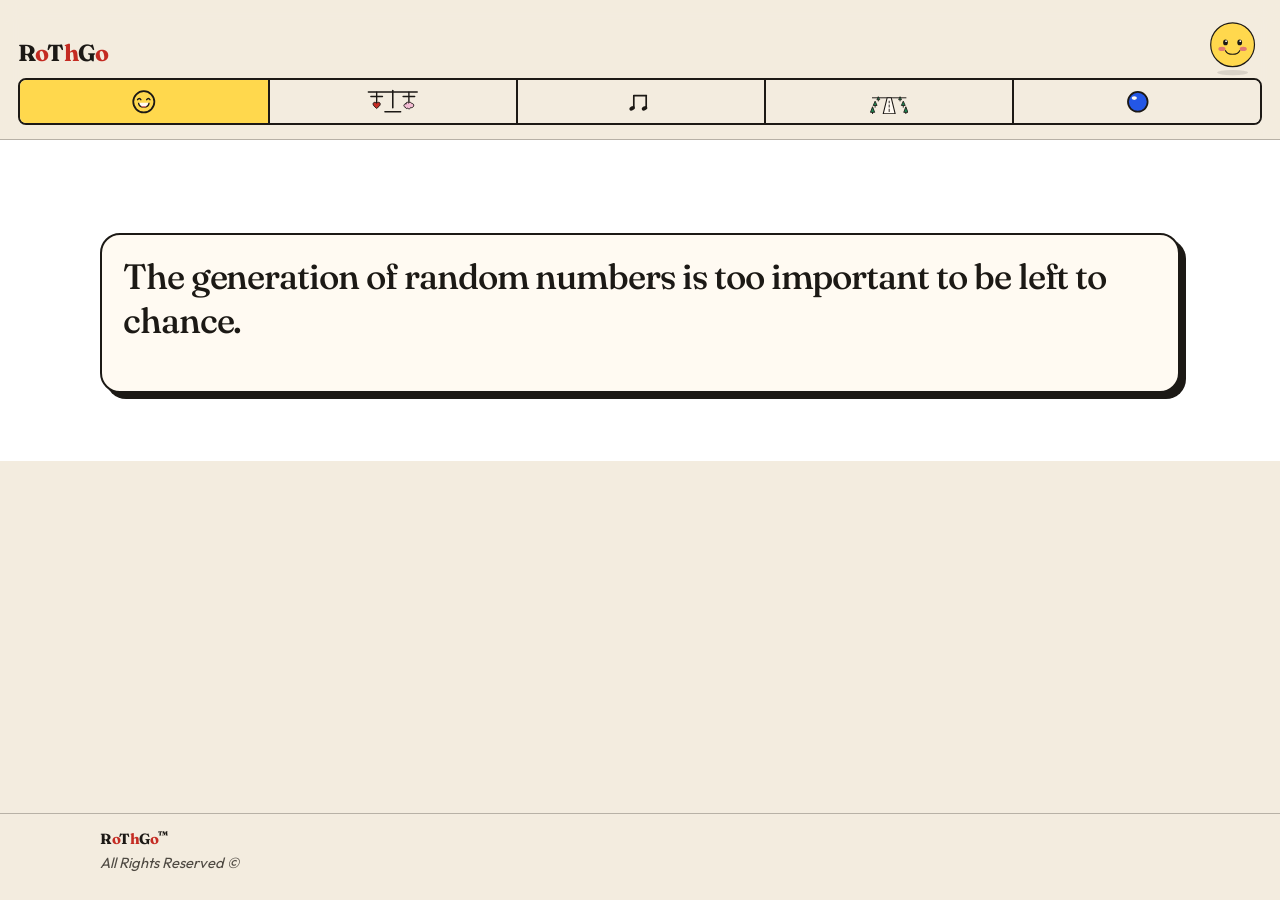
==== commit 78bc577f: "Replace the Motion dancer with a ball. Co-authored-by: Cursor <cursoragent@cursor.com>" ====
--- a/humors.html
+++ b/humors.html
@@ -50,7 +50,7 @@
         <a href="idioms.html" aria-label="Idioms"><svg class="tab-face tab-face--scale" viewBox="0 0 56 33" aria-hidden="true"><path d="M28 4.8v18.7" fill="none" stroke="#1c1915" stroke-width="1.7" stroke-linecap="round"/><path d="M19.5 28h17" fill="none" stroke="#1c1915" stroke-width="1.7" stroke-linecap="round"/><path d="M1.5 6.6h53" fill="none" stroke="#1c1915" stroke-width="1.7" stroke-linecap="round"/><path d="M10.5 6.6v12" fill="none" stroke="#1c1915" stroke-width="1.5" stroke-linecap="round"/><path d="M45.5 6.6v13.6" fill="none" stroke="#1c1915" stroke-width="1.5" stroke-linecap="round"/><path d="M4.2 11.4h12.6M39.2 11.4h12.6" fill="none" stroke="#1c1915" stroke-width="1.5" stroke-linecap="round"/><path d="M10.5 18.6c-2.5-2.3-5.6.2-2.8 3.3L10.5 24.4l2.8-2.5c2.8-3.1-.3-5.6-2.8-3.3z" fill="#c42b22" stroke="#1c1915" stroke-width="1" stroke-linejoin="round"/><path d="M42.05 19.5c.1-1.7 1.9-2.6 3.2-1 .9-1.3 3-.9 3.4.6 1.5-.2 2.6 1.2 2 2.5-.3 1.6-2 2.3-3.2 1.7-.2 1.4-2 2.1-3.2.8-1.1.9-2.6.1-2.6-1.2-1 .1-1.9-1.1-1.5-2.1.4-1.3 1.6-1.7 2.6-1.5z" fill="#f4bdd4" stroke="#1c1915" stroke-width="1" stroke-linejoin="round"/></svg></a>
         <a href="tunes.html" aria-label="Tunes"><svg class="tab-face" viewBox="0 0 34 32" aria-hidden="true"><path d="M8.5 23.2V8.2H24" fill="none" stroke="#1c1915" stroke-width="2.1" stroke-linecap="round" stroke-linejoin="round"/><path d="M24 8.2v15" fill="none" stroke="#1c1915" stroke-width="2.1" stroke-linecap="round"/><ellipse cx="6.4" cy="24.2" rx="3.7" ry="2.5" transform="rotate(-28 6.4 24.2)" fill="#1c1915"/><ellipse cx="22" cy="24.2" rx="3.7" ry="2.5" transform="rotate(-28 22 24.2)" fill="#1c1915"/></svg></a>
         <a href="stories.html" aria-label="Stories"><svg class="tab-face" viewBox="0 0 48 32" aria-hidden="true"><path d="M3 11h42" fill="none" stroke="#1c1915" stroke-width="1.2" stroke-linecap="round"/><path d="M16.5 31 21.4 11h5.2L31.5 31Z" fill="#fffaf2" stroke="#1c1915" stroke-width="1.35" stroke-linejoin="round"/><path d="M24 15.2v2.1M24 20v2.6M24 25.2v3" fill="none" stroke="#1c1915" stroke-width="1.15" stroke-linecap="round"/><path d="M10.4 13.4V15" fill="none" stroke="#1c1915" stroke-width="1.1" stroke-linecap="round"/><path d="M8.6 13.4 10.4 9.6 12.2 13.4Z" fill="#1e8c56" stroke="#1c1915" stroke-width="1" stroke-linejoin="round"/><path d="M37.6 13.4V15" fill="none" stroke="#1c1915" stroke-width="1.1" stroke-linecap="round"/><path d="M35.8 13.4 37.6 9.6 39.4 13.4Z" fill="#1e8c56" stroke="#1c1915" stroke-width="1" stroke-linejoin="round"/><path d="M6.4 20.6V22.8" fill="none" stroke="#1c1915" stroke-width="1.15" stroke-linecap="round"/><path d="M4 20.6 6.4 15.2 8.8 20.6Z" fill="#1e8c56" stroke="#1c1915" stroke-width="1.05" stroke-linejoin="round"/><path d="M41.6 20.6V22.8" fill="none" stroke="#1c1915" stroke-width="1.15" stroke-linecap="round"/><path d="M39.2 20.6 41.6 15.2 44 20.6Z" fill="#1e8c56" stroke="#1c1915" stroke-width="1.05" stroke-linejoin="round"/><path d="M3.2 29.2V31.2" fill="none" stroke="#1c1915" stroke-width="1.2" stroke-linecap="round"/><path d="M.6 29.2 3.2 22.2 5.8 29.2Z" fill="#1e8c56" stroke="#1c1915" stroke-width="1.1" stroke-linejoin="round"/><path d="M44.8 29.2V31.2" fill="none" stroke="#1c1915" stroke-width="1.2" stroke-linecap="round"/><path d="M42.2 29.2 44.8 22.2 47.4 29.2Z" fill="#1e8c56" stroke="#1c1915" stroke-width="1.1" stroke-linejoin="round"/></svg></a>
-        <a href="motion.html" aria-label="Motion"><img class="tab-face tab-face--dancer" src="img/dancer.png" alt=""></a>
+        <a href="motion.html" aria-label="Motion"><svg class="tab-face" viewBox="0 0 32 32" aria-hidden="true"><circle cx="16" cy="16" r="12.3" fill="#2457e6" stroke="#1c1915" stroke-width="2.2"/><ellipse cx="11.6" cy="11.4" rx="3.3" ry="2.2" fill="#fffaf2"/></svg></a>
       </nav>
     </header>
     <main>
--- a/css/styles.css
+++ b/css/styles.css
@@ -198,10 +198,6 @@
   height: 1.9rem;
 }
 
-.tab-face--dancer {
-  height: 2.4rem;
-}
-
 .site-header .tabs {
   width: 100%;
   border: 2.5px solid var(--ink);
